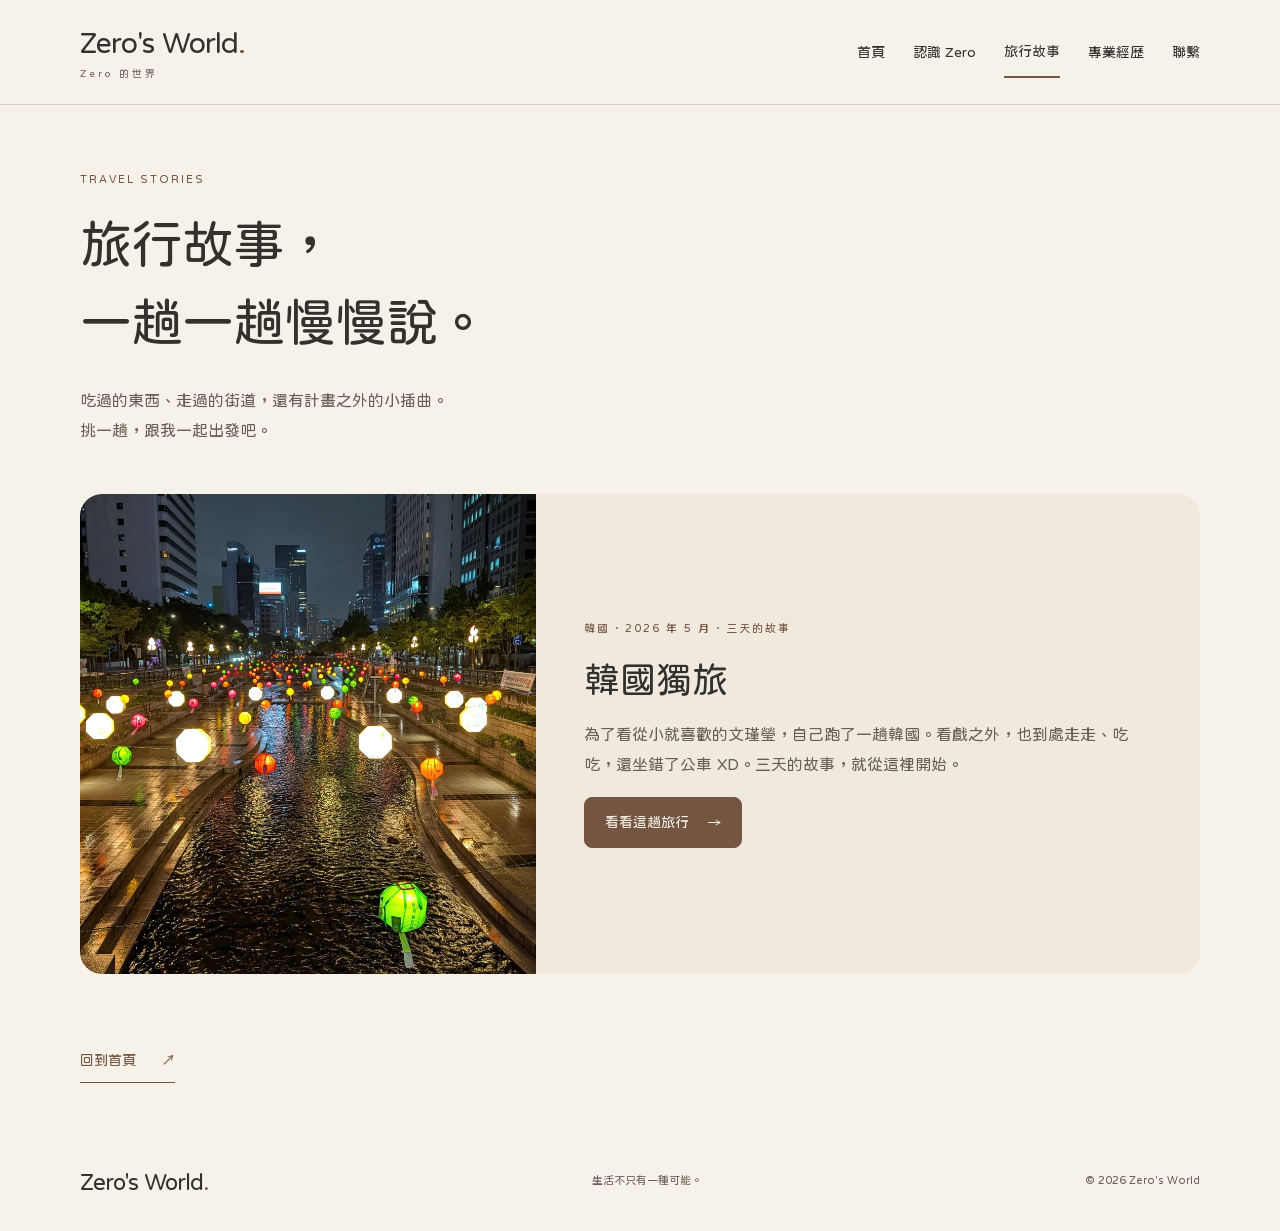
==== stories/index.html @ 156e8eb8 "Replace travel selfie covers with unused scenery and stage photos" ====
<!doctype html><html lang="zh-Hant"><head><meta charset="utf-8"><meta name="viewport" content="width=device-width,initial-scale=1"><title>旅行故事｜Zero’s World</title><meta name="description" content="跟著 Zero 走走，看看旅途中的日常、意外相遇與一路上的小發現。"><meta name="theme-color" content="#F7F2E9"><link rel="canonical" href="https://d90019ij.github.io/zeros-world/stories/"><link rel="stylesheet" href="../styles.css?v=trip-structure-20261105"><meta property="og:image" content="https://d90019ij.github.io/zeros-world/stories/korea/cover.webp"></head><body><a class="skip-link" href="#main">跳至主要內容</a><header class="site-header"><div class="container header-inner"><a class="brand" href="../index.html" aria-label="Zero's World 首頁">Zero's World<span>.</span><small>Zero 的世界</small></a><nav aria-label="主要導覽"><a href="../index.html">首頁</a><a href="../index.html#about">認識 Zero</a><a href="./" aria-current="page">旅行故事</a><a href="../experience.html">專業經歷</a><a href="../index.html#connect">聯繫</a></nav></div></header><main id="main" class="container"><section class="story-index-intro"><p class="eyebrow">Travel stories</p><h1>旅行故事，<br>一趟一趟慢慢說。</h1><p>吃過的東西、走過的街道，還有計畫之外的小插曲。<br>挑一趟，跟我一起出發吧。</p></section><section class="story-index-list" aria-label="旅程列表"><article class="travel-feature"><a class="travel-photo" href="korea/" aria-label="看看韓國獨旅"><img src="korea/cover.webp" alt="雨夜的清溪川，彩色燈籠映在水面上" width="900" height="1600" loading="lazy"></a><div class="travel-copy"><p class="eyebrow">韓國 · 2026 年 5 月 · 三天的故事</p><h2><a href="korea/">韓國獨旅</a></h2><p>為了看從小就喜歡的文瑾瑩，自己跑了一趟韓國。看戲之外，也到處走走、吃吃，還坐錯了公車 XD。三天的故事，就從這裡開始。</p><a class="button" href="korea/">看看這趟旅行 <span aria-hidden="true">→</span></a></div></article></section><div class="return-home"><a class="text-link" href="../index.html#stories">回到首頁 <span aria-hidden="true">↗</span></a></div></main><footer class="container footer"><a class="brand footer-brand" href="../index.html">Zero's World<span>.</span></a><p>生活不只有一種可能。</p><small>© 2026 Zero's World</small></footer></body></html>
---- styles.css ----
@font-face{font-family:Huninn;src:url("jf-openhuninn.ttf") format("truetype");font-style:normal;font-weight:400;font-display:swap}
:root{--cream:#F7F2E9;--apricot:#E7B28C;--sage:#A7B6A0;--coffee:#745542;--ink:#33312E;--muted:#665f56;--line:#d9cfc0;--font:Huninn,"Microsoft JhengHei","PingFang TC",sans-serif}
*{box-sizing:border-box}body{margin:0;background:var(--cream);color:var(--ink);font:16px/1.9 var(--font);overflow-wrap:anywhere}h1,h2,h3,p,figure{margin:0}h1,h2,h3{font-weight:400;line-height:1.5;text-wrap:balance}h1{font-size:clamp(38px,5.2vw,66px);letter-spacing:-1px}h2{font-size:clamp(27px,3vw,36px);letter-spacing:.3px}h3{font-size:22px}p{color:var(--muted)}p+p{margin-top:16px}a{color:inherit;text-decoration:none}a,button{-webkit-tap-highlight-color:transparent}a:focus-visible,button:focus-visible{outline:3px solid var(--coffee);outline-offset:5px}a:hover{color:var(--coffee)}.container{width:min(1120px,calc(100% - 64px));margin-inline:auto}.skip-link{position:fixed;top:8px;left:8px;z-index:10;padding:10px 20px;background:var(--ink);color:white;transform:translateY(-180%)}.skip-link:focus{transform:none}.preview-note{padding:7px 15px;text-align:center;background:#ebe5d9;font-size:11px;letter-spacing:.5px;color:var(--coffee)}.header-inner{min-height:104px;display:flex;align-items:center;justify-content:space-between;gap:24px}.site-header{border-bottom:1px solid var(--line)}.brand{display:inline-block;font-size:29px;letter-spacing:-1px;line-height:1.3;flex-shrink:0}.brand span{color:var(--coffee)}.brand small{display:block;margin-top:5px;font-size:10px;letter-spacing:3px;color:var(--muted)}nav{display:flex;gap:28px;align-items:center}nav a{font-size:14px;padding:12px 0;min-height:44px}nav [aria-current=page]{border-bottom:2px solid var(--coffee)}.eyebrow{font-size:11px;letter-spacing:2px;color:var(--coffee);text-transform:uppercase;margin-bottom:14px}.hero{display:grid;grid-template-columns:1.3fr 1fr;gap:65px;align-items:center;padding-block:64px 70px}.hero-subtitle{font-size:27px;color:var(--coffee);margin-top:6px}.accent{color:var(--coffee)}.identity{font-size:13px;color:var(--coffee);margin-top:18px;line-height:2}.identity span{color:#9e8c7b}.hero-intro{margin-top:24px;max-width:570px;font-size:15px}.hero-intro p+p{margin-top:12px}.actions{display:flex;flex-wrap:wrap;gap:12px;margin-top:28px}.button{min-height:48px;display:inline-flex;align-items:center;justify-content:center;gap:18px;padding:11px 20px;background:var(--coffee);color:var(--cream);border:1px solid var(--coffee);border-radius:8px;font-size:14px}.button:hover{background:#5d4334;color:var(--cream)}.button.secondary{background:transparent;color:var(--coffee)}.button.secondary:hover{background:#ede2d4}.text-link{display:inline-flex;align-items:center;gap:25px;min-height:44px;border-bottom:1px solid var(--coffee);font-size:14px;color:var(--coffee);margin-top:10px}.portrait-frame{position:relative;padding:0 8px 0 12px;max-width:420px;width:100%;justify-self:end}.photo-slot{position:relative;background:#e3e7db;color:#535f4c;display:flex;align-items:center;justify-content:center;flex-direction:column;overflow:hidden;isolation:isolate}.photo-slot.portrait{aspect-ratio:4/4.8;border-radius:160px 160px 12px 12px;border:1px solid #c2cbb9;min-height:0}.portrait-drawing{width:54%;max-height:230px;fill:none;stroke:#76846a;stroke-width:1.2;margin-bottom:10px}.photo-slot span{font-size:14px;padding:0 12px;text-align:center}.photo-slot small{font-size:11px;margin-top:5px}.photo-slot img{height:100%;width:100%;object-fit:cover;position:absolute;inset:0}.portrait-frame figcaption{font-size:12px;display:flex;gap:10px;align-items:center;padding:16px 0;color:var(--coffee)}.little-dot{width:7px;height:7px;border-radius:50%;background:#778967}.portrait-tag{position:absolute;right:-15px;bottom:65px;background:#f1d8bf;color:var(--coffee);font-size:13px;padding:9px 18px;transform:rotate(-5deg);border:1px solid #dcbfa3;border-radius:3px}.section{padding-block:66px}.section-heading{display:flex;justify-content:space-between;gap:24px;align-items:flex-end;margin-bottom:30px}.section-aside{font-size:13px;line-height:1.8;text-align:right;flex-shrink:0}.world-section{border-top:1px solid var(--line);padding-top:48px}.world-grid{display:grid;grid-template-columns:repeat(3,minmax(0,1fr));gap:20px}.world-card{border-radius:12px;padding:28px 26px;min-width:0;border:1px solid #d9cab8}.world-card.life{background:#f2e1d0}.world-card.explore{background:#e4e9df;border-color:#cdd5c6}.world-card.together{background:#eeebe2;border-color:#d8d0c0}.card-index{display:block;font-size:11px;color:var(--coffee);letter-spacing:.5px}.line-icon{width:52px;height:52px;fill:none;stroke:var(--coffee);stroke-width:1.3;margin:24px 0 13px;display:block}.world-card p{font-size:14px;margin-top:12px}.card-note{display:block;margin-top:25px;padding-top:16px;border-top:1px solid #c6baaa;font-size:12px;color:var(--coffee)}.about-section{margin-top:10px;background:#eee8dc;border-block:1px solid var(--line)}.about-layout{display:grid;grid-template-columns:.95fr 1.25fr;gap:85px}.margin-note{font-size:12px;color:var(--coffee);margin-top:25px;letter-spacing:.5px}.about-copy{font-size:15px}.social-grid{display:grid;grid-template-columns:repeat(3,minmax(0,1fr));gap:16px}.social-item{display:flex;align-items:center;gap:14px;padding:24px 18px;border:1px solid var(--line);border-radius:10px;min-width:0;flex-wrap:wrap}.social-item h3{font-size:19px}.social-item p{font-size:12px;margin-top:3px}.social-mark{width:35px;flex-shrink:0;font-size:31px;color:var(--coffee);line-height:1;text-align:center}.social-mark.small{font-size:13px}.status{font-size:11px;line-height:1.6;padding:4px 8px;border:1px solid #c1b39f;border-radius:20px;color:#62533f;white-space:nowrap;display:inline-block;width:fit-content;background:#faf6ee}.social-item .status{margin-left:auto;font-size:10px}.social-item .text-link{font-size:12px}.helper-text{font-size:12px;color:var(--muted);margin-top:18px;line-height:1.85}.join-section{padding-top:15px}.join-grid{display:grid;grid-template-columns:repeat(2,minmax(0,1fr));gap:16px}.join-card{padding:25px;border:1px solid var(--line);border-radius:10px;background:#fbf8f2}.join-card h3{font-size:20px;margin-top:20px}.join-card p{font-size:13px;margin-top:10px}.brand-tags{padding-block:26px;border-block:1px solid var(--line);display:flex;justify-content:space-between;gap:16px;color:var(--coffee);font-size:14px}.footer{display:flex;align-items:center;justify-content:space-between;gap:20px;padding-block:34px}.footer-brand{font-size:23px}.footer p,.footer small{font-size:11px;color:var(--muted)}section[id]{scroll-margin-top:24px}.experience-hero{padding-block:50px 60px;display:grid;grid-template-columns:1.65fr 1fr;gap:65px;align-items:center;border-bottom:1px solid var(--line)}.breadcrumb{font-size:12px;color:var(--coffee);display:inline-block;min-height:44px}.experience-hero h1{font-size:clamp(32px,3.9vw,48px);line-height:1.5;letter-spacing:0}.experience-hero .identity{margin-bottom:16px}.profile-note{background:#e4e9df;border:1px solid #cad2c2;border-radius:10px;min-height:290px;text-align:center;padding:25px;transform:rotate(2deg)}.note-label{font-size:11px;letter-spacing:1.5px;color:var(--coffee)}.profile-initial{display:block;font-size:70px;color:#65755a;line-height:1.5}.profile-note p{font-size:14px;margin-bottom:18px}.experience-layout{display:grid;grid-template-columns:210px minmax(0,1fr);gap:75px;padding-top:58px}.page-index{position:sticky;top:25px;align-self:start}.page-index a{display:block;font-size:13px;padding:10px 0;min-height:44px;color:var(--muted)}.page-index a:hover{color:var(--coffee);text-decoration:underline;text-underline-offset:5px}.experience-body{min-width:0}.resume-section{padding-bottom:45px;margin-bottom:45px;border-bottom:1px solid var(--line)}.resume-section h2{font-size:30px;margin-bottom:22px}.resume-section p{font-size:15px}.resume-section .helper-text{font-size:12px}.work-list article{display:grid;grid-template-columns:30px minmax(0,1fr);gap:15px;padding:22px 0;border-top:1px solid var(--line)}.work-list article:first-child{border-top:0;padding-top:0}.work-list article>span{font-size:12px;color:var(--coffee);padding-top:4px}.work-list h3{font-size:21px;margin-bottom:9px}.work-list p{font-size:14px}.skill-list{padding:0;list-style:none;display:flex;flex-wrap:wrap;gap:12px}.skill-list li{background:#e7ebdf;border:1px solid #c5cdb9;padding:9px 16px;border-radius:6px;font-size:14px}blockquote{margin:28px 0 0;border-left:3px solid var(--apricot);padding:18px 22px;background:#f0e8db;color:var(--coffee);font-size:18px}.timeline{list-style:none;padding:0 0 0 26px;margin:30px 0 0;border-left:1px solid #7e8f73}.timeline li{position:relative;padding:0 0 30px 6px}.timeline li:last-child{padding-bottom:0}.timeline li:before{content:"";position:absolute;left:-32px;top:9px;width:9px;height:9px;background:#78896c;border-radius:50%}.timeline-label{font-size:12px;color:var(--coffee)}.timeline h3{font-size:22px;margin:6px 0 9px}.timeline p{font-size:14px}.collaborate-box{padding:32px;background:#e4e9df;border-radius:12px;border:1px solid #cbd2c2}.collaborate-box h2{font-size:28px;margin-bottom:18px}.collaborate-box p{font-size:14px}.collaborate-box .button{margin-top:24px}.return-home{margin:30px 0 50px}
@media(min-width:761px) and (max-width:1000px){.container{width:calc(100% - 48px)}.hero{gap:35px;grid-template-columns:1.2fr 1fr}.social-grid{grid-template-columns:1fr}.social-item{padding:18px 22px}.about-layout{gap:40px}.experience-layout{gap:35px;grid-template-columns:170px minmax(0,1fr)}.experience-hero{gap:35px}.world-card{padding:22px 20px}}
@media(max-width:760px){.container{width:calc(100% - 36px)}.header-inner{display:block;padding-block:20px 8px;min-height:0}.brand{font-size:26px}.brand small{font-size:10px;margin-top:4px}nav{gap:0;justify-content:space-between;margin-top:14px}nav a{font-size:13px;padding:10px 0}.hero{display:flex;flex-direction:column;gap:35px;padding-block:38px 40px;align-items:stretch}.hero h1{font-size:44px;letter-spacing:-1px}.hero-subtitle{font-size:25px}.identity{font-size:12px;margin-top:15px}.hero-intro{font-size:15px;margin-top:22px}.hero-intro p+p{margin-top:12px}.actions{gap:10px}.button{padding:11px 16px;font-size:13px;gap:12px}.portrait-frame{max-width:330px;margin-inline:auto;padding-inline:8px}.photo-slot.portrait{aspect-ratio:1/1.04}.portrait-drawing{max-height:185px}.portrait-tag{right:-4px;bottom:60px;font-size:12px}.section{padding-block:40px}.section-heading{display:block;margin-bottom:24px}.section-aside{margin-top:14px;text-align:left;font-size:12px}.section-aside br{display:none}.world-grid{grid-template-columns:1fr;gap:14px}.world-card{padding:24px;position:relative}.line-icon{position:absolute;right:24px;top:18px;width:38px;height:38px;margin:0}.world-card h3{margin-top:25px}.world-card p{max-width:95%;margin-top:8px}.card-note{margin-top:20px;padding-top:12px}.about-layout{display:block}.about-copy{margin-top:26px}.margin-note{margin-top:16px}.about-layout h2 br{display:none}.social-grid,.join-grid{grid-template-columns:1fr}.social-item{padding:20px}.social-item h3{font-size:20px}.social-item .status{font-size:11px}.join-section{padding-top:0}.join-card{padding:24px}.join-card h3{margin-top:15px}.join-card p{margin-top:8px}.brand-tags{flex-wrap:wrap;gap:8px 18px;font-size:12px;padding-block:22px}.footer{display:block;padding-block:26px}.footer p{margin-top:12px}.footer small{display:block;margin-top:6px}.experience-hero{grid-template-columns:1fr;padding-block:28px 38px;gap:30px}.experience-hero h1{font-size:34px}.profile-note{min-height:0;max-width:100%;transform:none;padding:24px}.profile-initial{font-size:55px}.experience-layout{display:block;padding-top:28px}.page-index{position:static;margin-bottom:36px;padding-bottom:20px;border-bottom:1px solid var(--line);display:grid;grid-template-columns:repeat(2,minmax(0,1fr));gap:0 10px}.page-index .eyebrow{grid-column:1/-1;margin-bottom:5px}.page-index a{font-size:12px}.resume-section{padding-bottom:30px;margin-bottom:32px}.resume-section h2{font-size:28px}.work-list article{gap:8px;grid-template-columns:24px minmax(0,1fr)}.work-list h3{font-size:20px}.skill-list{gap:9px}.skill-list li{font-size:13px;padding:8px 12px}blockquote{font-size:16px;padding:16px}.collaborate-box{padding:25px}.collaborate-box h2{font-size:26px}}
@media(max-width:360px){.hero h1{font-size:39px}.hero .actions{display:grid}.identity{font-size:11px}.status{white-space:normal}.social-item{gap:10px;padding:17px 13px}.social-mark{width:27px}.social-item h3{font-size:18px}.brand-tags{display:block}.brand-tags span{display:block}.experience-hero h1{font-size:30px}}
@media(prefers-reduced-motion:no-preference){html{scroll-behavior:smooth}.button,.text-link,nav a{transition:background .18s,color .18s}.hero-copy{animation:arrive .45s ease both}@keyframes arrive{from{opacity:.3;transform:translateY(8px)}to{opacity:1;transform:none}}}


/* 關於我的生活插畫 */
.cat-memories { margin-top: 48px; padding-top: 32px; border-top: 1px solid var(--line); }
.cat-memories > h3 { font-size: 25px; margin-bottom: 24px; }
.cat-gallery { display: grid; grid-template-columns: repeat(2, minmax(0, 1fr)); gap: 24px; }
.cat-gallery figure { min-width: 0; }
.cat-gallery img { display: block; width: 100%; height: auto; aspect-ratio: 4 / 3; border: 1px solid var(--line); border-radius: 10px; }
.cat-gallery figcaption { padding-top: 14px; }
.cat-gallery strong { font-size: 17px; font-weight: 400; color: var(--coffee); }
.cat-gallery p { font-size: 13px; margin-top: 7px; }
@media(max-width:760px) {
  .cat-memories { margin-top: 30px; padding-top: 25px; }
  .cat-gallery { grid-template-columns: 1fr; gap: 28px; }
}

/* Travel story entry */
.travel-feature{display:grid;grid-template-columns:minmax(0,.85fr) minmax(0,1.15fr);gap:48px;align-items:center;background:#efeadd;border-radius:22px;overflow:hidden}.travel-photo{display:block}.travel-photo img{display:block;width:100%;height:480px;object-fit:cover;object-position:center 48%}.travel-copy{padding:35px 45px 35px 0}.travel-copy h3{font-size:clamp(25px,3vw,36px);line-height:1.5;margin:15px 0}.travel-copy p{line-height:1.9}.travel-copy .button{margin-top:18px}@media(max-width:700px){.travel-feature{grid-template-columns:1fr;gap:0}.travel-photo img{height:360px}.travel-copy{padding:26px}.site-header nav{flex-wrap:wrap}}

/* Travel introduction and growing story collection */
.travel-intro-layout{display:grid;grid-template-columns:.95fr 1.25fr;gap:85px}.travel-intro-copy{font-size:15px}.travel-intro-copy .text-link{margin-top:24px}.story-index-intro{padding:65px 0 48px;max-width:780px}.story-index-intro h1{font-size:clamp(34px,4.5vw,52px)}.story-index-intro>p:last-child{margin-top:24px;font-size:16px}.story-index-list{display:grid;gap:32px;padding-bottom:25px}@media(max-width:760px){.travel-intro-layout{display:block}.travel-intro-copy{margin-top:26px}.travel-intro h2 br{display:none}.story-index-intro{padding:38px 0 32px}.story-index-intro h1{font-size:36px}.story-index-intro>p:last-child{font-size:15px}.story-index-intro>p:last-child br{display:none}}

/* Journey overview and daily story timeline */
.travel-copy h2{font-size:clamp(28px,3vw,36px);line-height:1.4;margin:14px 0}.journey-intro{max-width:760px;padding:38px 0 32px}.journey-intro>.text-link{margin-bottom:28px}.journey-intro h1{font-size:clamp(36px,5vw,54px);margin:10px 0 18px}.journey-intro>p{line-height:1.7}.journey-intro .journey-invite{font-size:14px;color:var(--muted);margin-top:14px}.journey-timeline{list-style:none;padding:0 0 0 64px;margin:0 0 36px;position:relative}.journey-timeline:before{content:"";position:absolute;left:20px;top:24px;bottom:70px;width:1px;background:var(--line)}.journey-stop{position:relative;margin:0 0 26px}.journey-number{position:absolute;left:-64px;top:26px;width:42px;height:42px;border:1px solid var(--line);border-radius:50%;display:grid;place-items:center;background:var(--cream);color:var(--coffee);font-size:16px}.journey-card{display:grid;grid-template-columns:minmax(210px,.8fr) minmax(0,1.2fr);gap:30px;background:#efeadd;border-radius:16px;overflow:hidden;align-items:center}.journey-photo{display:block}.journey-photo img{width:100%;height:340px;object-fit:cover;object-position:center 48%;display:block}.journey-copy{padding:24px 30px 24px 0}.journey-copy h2{font-size:27px;line-height:1.4;margin:10px 0 14px}.journey-copy>p{line-height:1.7}.journey-copy .text-link{margin-top:18px}.journey-pending{padding:24px 30px;border:1px dashed var(--line);border-radius:16px}.journey-pending h2{font-size:24px;margin:8px 0}.journey-pending>p:last-child{font-size:14px;margin-top:10px}@media(max-width:700px){.journey-intro{padding:28px 0}.journey-timeline{padding-left:42px}.journey-timeline:before{left:14px}.journey-number{left:-42px;width:30px;height:30px;font-size:12px;top:20px}.journey-card{grid-template-columns:1fr;gap:0}.journey-photo img{height:290px}.journey-copy{padding:22px}.journey-copy h2{font-size:25px}.journey-pending{padding:22px}.journey-intro>.text-link{margin-bottom:22px}}
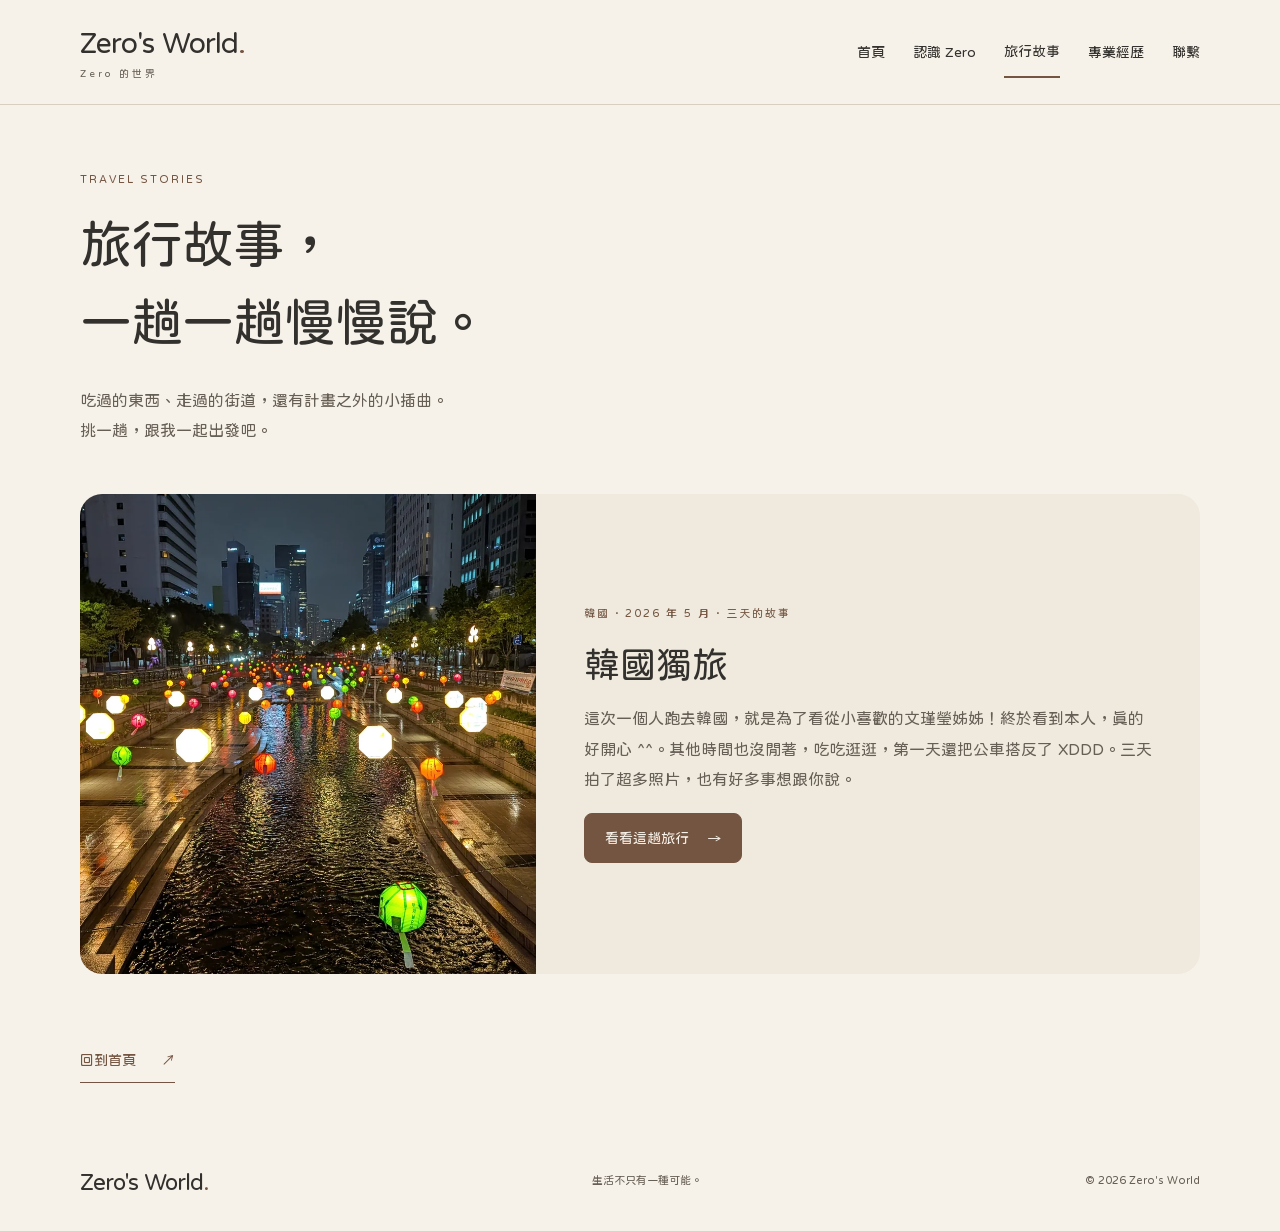
==== commit c8823d56: "Use approved conversational Korea trip card description" ====
--- a/stories/index.html
+++ b/stories/index.html
@@ -1 +1 @@
-<!doctype html><html lang="zh-Hant"><head><meta charset="utf-8"><meta name="viewport" content="width=device-width,initial-scale=1"><title>旅行故事｜Zero’s World</title><meta name="description" content="跟著 Zero 走走，看看旅途中的日常、意外相遇與一路上的小發現。"><meta name="theme-color" content="#F7F2E9"><link rel="canonical" href="https://d90019ij.github.io/zeros-world/stories/"><link rel="stylesheet" href="../styles.css?v=trip-structure-20261105"><meta property="og:image" content="https://d90019ij.github.io/zeros-world/stories/korea/cover.webp"></head><body><a class="skip-link" href="#main">跳至主要內容</a><header class="site-header"><div class="container header-inner"><a class="brand" href="../index.html" aria-label="Zero's World 首頁">Zero's World<span>.</span><small>Zero 的世界</small></a><nav aria-label="主要導覽"><a href="../index.html">首頁</a><a href="../index.html#about">認識 Zero</a><a href="./" aria-current="page">旅行故事</a><a href="../experience.html">專業經歷</a><a href="../index.html#connect">聯繫</a></nav></div></header><main id="main" class="container"><section class="story-index-intro"><p class="eyebrow">Travel stories</p><h1>旅行故事，<br>一趟一趟慢慢說。</h1><p>吃過的東西、走過的街道，還有計畫之外的小插曲。<br>挑一趟，跟我一起出發吧。</p></section><section class="story-index-list" aria-label="旅程列表"><article class="travel-feature"><a class="travel-photo" href="korea/" aria-label="看看韓國獨旅"><img src="korea/cover.webp" alt="雨夜的清溪川，彩色燈籠映在水面上" width="900" height="1600" loading="lazy"></a><div class="travel-copy"><p class="eyebrow">韓國 · 2026 年 5 月 · 三天的故事</p><h2><a href="korea/">韓國獨旅</a></h2><p>為了看從小就喜歡的文瑾瑩，自己跑了一趟韓國。看戲之外，也到處走走、吃吃，還坐錯了公車 XD。三天的故事，就從這裡開始。</p><a class="button" href="korea/">看看這趟旅行 <span aria-hidden="true">→</span></a></div></article></section><div class="return-home"><a class="text-link" href="../index.html#stories">回到首頁 <span aria-hidden="true">↗</span></a></div></main><footer class="container footer"><a class="brand footer-brand" href="../index.html">Zero's World<span>.</span></a><p>生活不只有一種可能。</p><small>© 2026 Zero's World</small></footer></body></html>+<!doctype html><html lang="zh-Hant"><head><meta charset="utf-8"><meta name="viewport" content="width=device-width,initial-scale=1"><title>旅行故事｜Zero’s World</title><meta name="description" content="跟著 Zero 走走，看看旅途中的日常、意外相遇與一路上的小發現。"><meta name="theme-color" content="#F7F2E9"><link rel="canonical" href="https://d90019ij.github.io/zeros-world/stories/"><link rel="stylesheet" href="../styles.css?v=trip-structure-20261105"><meta property="og:image" content="https://d90019ij.github.io/zeros-world/stories/korea/cover.webp"></head><body><a class="skip-link" href="#main">跳至主要內容</a><header class="site-header"><div class="container header-inner"><a class="brand" href="../index.html" aria-label="Zero's World 首頁">Zero's World<span>.</span><small>Zero 的世界</small></a><nav aria-label="主要導覽"><a href="../index.html">首頁</a><a href="../index.html#about">認識 Zero</a><a href="./" aria-current="page">旅行故事</a><a href="../experience.html">專業經歷</a><a href="../index.html#connect">聯繫</a></nav></div></header><main id="main" class="container"><section class="story-index-intro"><p class="eyebrow">Travel stories</p><h1>旅行故事，<br>一趟一趟慢慢說。</h1><p>吃過的東西、走過的街道，還有計畫之外的小插曲。<br>挑一趟，跟我一起出發吧。</p></section><section class="story-index-list" aria-label="旅程列表"><article class="travel-feature"><a class="travel-photo" href="korea/" aria-label="看看韓國獨旅"><img src="korea/cover.webp" alt="雨夜的清溪川，彩色燈籠映在水面上" width="900" height="1600" loading="lazy"></a><div class="travel-copy"><p class="eyebrow">韓國 · 2026 年 5 月 · 三天的故事</p><h2><a href="korea/">韓國獨旅</a></h2><p>這次一個人跑去韓國，就是為了看從小喜歡的文瑾瑩姊姊！終於看到本人，真的好開心 ^^。其他時間也沒閒著，吃吃逛逛，第一天還把公車搭反了 XDDD。三天拍了超多照片，也有好多事想跟你說。</p><a class="button" href="korea/">看看這趟旅行 <span aria-hidden="true">→</span></a></div></article></section><div class="return-home"><a class="text-link" href="../index.html#stories">回到首頁 <span aria-hidden="true">↗</span></a></div></main><footer class="container footer"><a class="brand footer-brand" href="../index.html">Zero's World<span>.</span></a><p>生活不只有一種可能。</p><small>© 2026 Zero's World</small></footer></body></html>
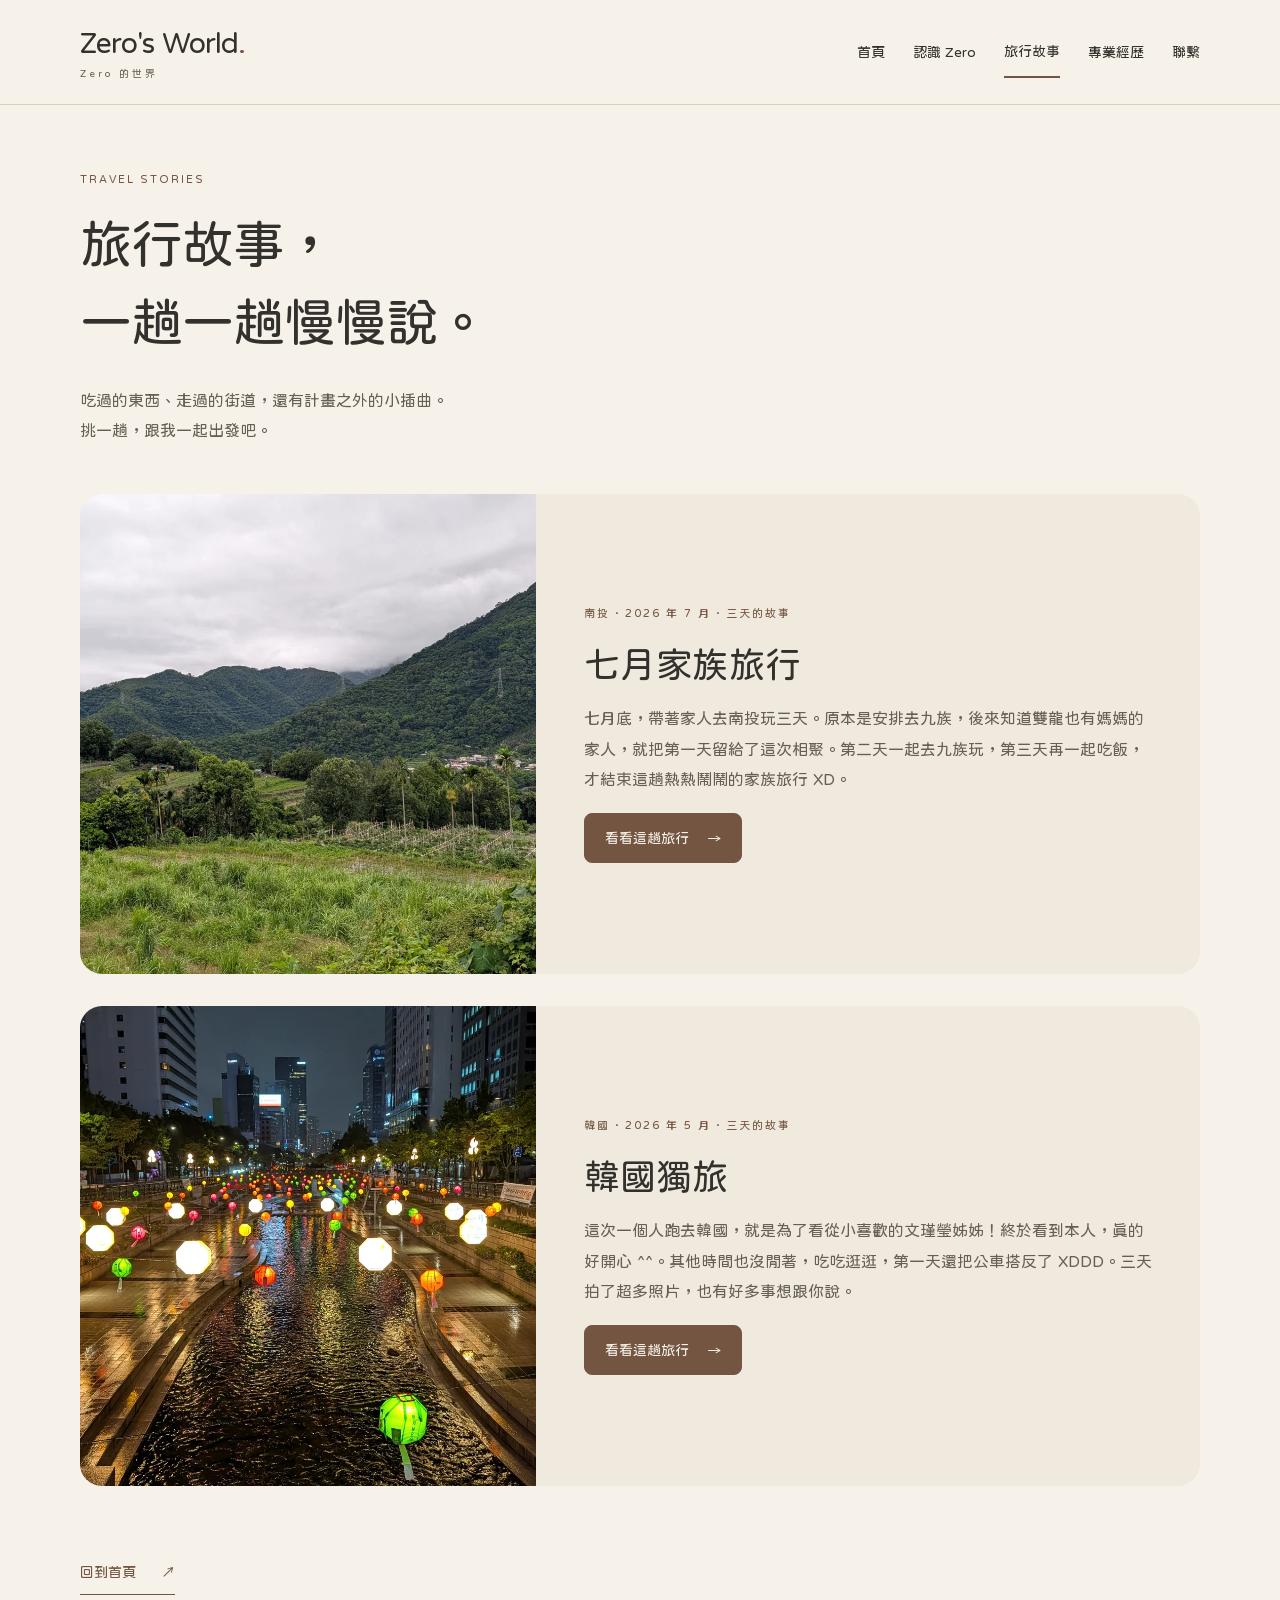
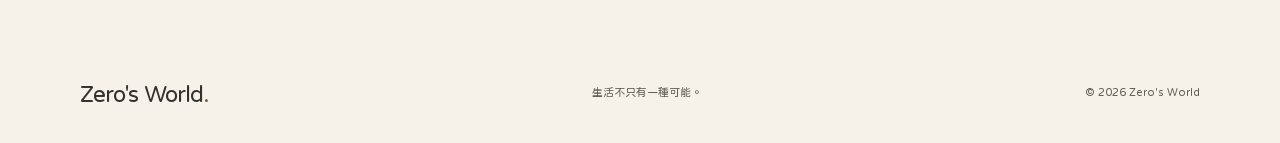
==== commit 4ffccfcd: "Publish approved three-day family travel stories and journey timeline" ====
--- a/stories/index.html
+++ b/stories/index.html
@@ -1 +1 @@
-<!doctype html><html lang="zh-Hant"><head><meta charset="utf-8"><meta name="viewport" content="width=device-width,initial-scale=1"><title>旅行故事｜Zero’s World</title><meta name="description" content="跟著 Zero 走走，看看旅途中的日常、意外相遇與一路上的小發現。"><meta name="theme-color" content="#F7F2E9"><link rel="canonical" href="https://d90019ij.github.io/zeros-world/stories/"><link rel="stylesheet" href="../styles.css?v=trip-structure-20261105"><meta property="og:image" content="https://d90019ij.github.io/zeros-world/stories/korea/cover.webp"></head><body><a class="skip-link" href="#main">跳至主要內容</a><header class="site-header"><div class="container header-inner"><a class="brand" href="../index.html" aria-label="Zero's World 首頁">Zero's World<span>.</span><small>Zero 的世界</small></a><nav aria-label="主要導覽"><a href="../index.html">首頁</a><a href="../index.html#about">認識 Zero</a><a href="./" aria-current="page">旅行故事</a><a href="../experience.html">專業經歷</a><a href="../index.html#connect">聯繫</a></nav></div></header><main id="main" class="container"><section class="story-index-intro"><p class="eyebrow">Travel stories</p><h1>旅行故事，<br>一趟一趟慢慢說。</h1><p>吃過的東西、走過的街道，還有計畫之外的小插曲。<br>挑一趟，跟我一起出發吧。</p></section><section class="story-index-list" aria-label="旅程列表"><article class="travel-feature"><a class="travel-photo" href="korea/" aria-label="看看韓國獨旅"><img src="korea/cover.webp" alt="雨夜的清溪川，彩色燈籠映在水面上" width="900" height="1600" loading="lazy"></a><div class="travel-copy"><p class="eyebrow">韓國 · 2026 年 5 月 · 三天的故事</p><h2><a href="korea/">韓國獨旅</a></h2><p>這次一個人跑去韓國，就是為了看從小喜歡的文瑾瑩姊姊！終於看到本人，真的好開心 ^^。其他時間也沒閒著，吃吃逛逛，第一天還把公車搭反了 XDDD。三天拍了超多照片，也有好多事想跟你說。</p><a class="button" href="korea/">看看這趟旅行 <span aria-hidden="true">→</span></a></div></article></section><div class="return-home"><a class="text-link" href="../index.html#stories">回到首頁 <span aria-hidden="true">↗</span></a></div></main><footer class="container footer"><a class="brand footer-brand" href="../index.html">Zero's World<span>.</span></a><p>生活不只有一種可能。</p><small>© 2026 Zero's World</small></footer></body></html>+<!doctype html><html lang="zh-Hant"><head><meta charset="utf-8"><meta name="viewport" content="width=device-width,initial-scale=1"><title>旅行故事｜Zero’s World</title><meta name="description" content="跟著 Zero 走走，看看旅途中的日常、意外相遇與一路上的小發現。"><meta name="theme-color" content="#F7F2E9"><link rel="canonical" href="https://d90019ij.github.io/zeros-world/stories/"><link rel="stylesheet" href="../styles.css?v=trip-structure-20261105"><meta property="og:image" content="https://d90019ij.github.io/zeros-world/stories/korea/cover.webp"></head><body><a class="skip-link" href="#main">跳至主要內容</a><header class="site-header"><div class="container header-inner"><a class="brand" href="../index.html" aria-label="Zero's World 首頁">Zero's World<span>.</span><small>Zero 的世界</small></a><nav aria-label="主要導覽"><a href="../index.html">首頁</a><a href="../index.html#about">認識 Zero</a><a href="./" aria-current="page">旅行故事</a><a href="../experience.html">專業經歷</a><a href="../index.html#connect">聯繫</a></nav></div></header><main id="main" class="container"><section class="story-index-intro"><p class="eyebrow">Travel stories</p><h1>旅行故事，<br>一趟一趟慢慢說。</h1><p>吃過的東西、走過的街道，還有計畫之外的小插曲。<br>挑一趟，跟我一起出發吧。</p></section><section class="story-index-list" aria-label="旅程列表"><article class="travel-feature"><a class="travel-photo" href="family/" aria-label="看看七月家族旅行"><img src="family/images/20.webp" alt="雙龍部落一帶的山景，山邊還留著雲。" width="1600" height="900" loading="lazy"></a><div class="travel-copy"><p class="eyebrow">南投 · 2026 年 7 月 · 三天的故事</p><h2><a href="family/">七月家族旅行</a></h2><p>七月底，帶著家人去南投玩三天。原本是安排去九族，後來知道雙龍也有媽媽的家人，就把第一天留給了這次相聚。第二天一起去九族玩，第三天再一起吃飯，才結束這趟熱熱鬧鬧的家族旅行 XD。</p><a class="button" href="family/">看看這趟旅行 <span aria-hidden="true">→</span></a></div></article><article class="travel-feature"><a class="travel-photo" href="korea/" aria-label="看看韓國獨旅"><img src="korea/cover.webp" alt="雨夜的清溪川，彩色燈籠映在水面上" width="900" height="1600" loading="lazy"></a><div class="travel-copy"><p class="eyebrow">韓國 · 2026 年 5 月 · 三天的故事</p><h2><a href="korea/">韓國獨旅</a></h2><p>這次一個人跑去韓國，就是為了看從小喜歡的文瑾瑩姊姊！終於看到本人，真的好開心 ^^。其他時間也沒閒著，吃吃逛逛，第一天還把公車搭反了 XDDD。三天拍了超多照片，也有好多事想跟你說。</p><a class="button" href="korea/">看看這趟旅行 <span aria-hidden="true">→</span></a></div></article></section><div class="return-home"><a class="text-link" href="../index.html#stories">回到首頁 <span aria-hidden="true">↗</span></a></div></main><footer class="container footer"><a class="brand footer-brand" href="../index.html">Zero's World<span>.</span></a><p>生活不只有一種可能。</p><small>© 2026 Zero's World</small></footer></body></html>
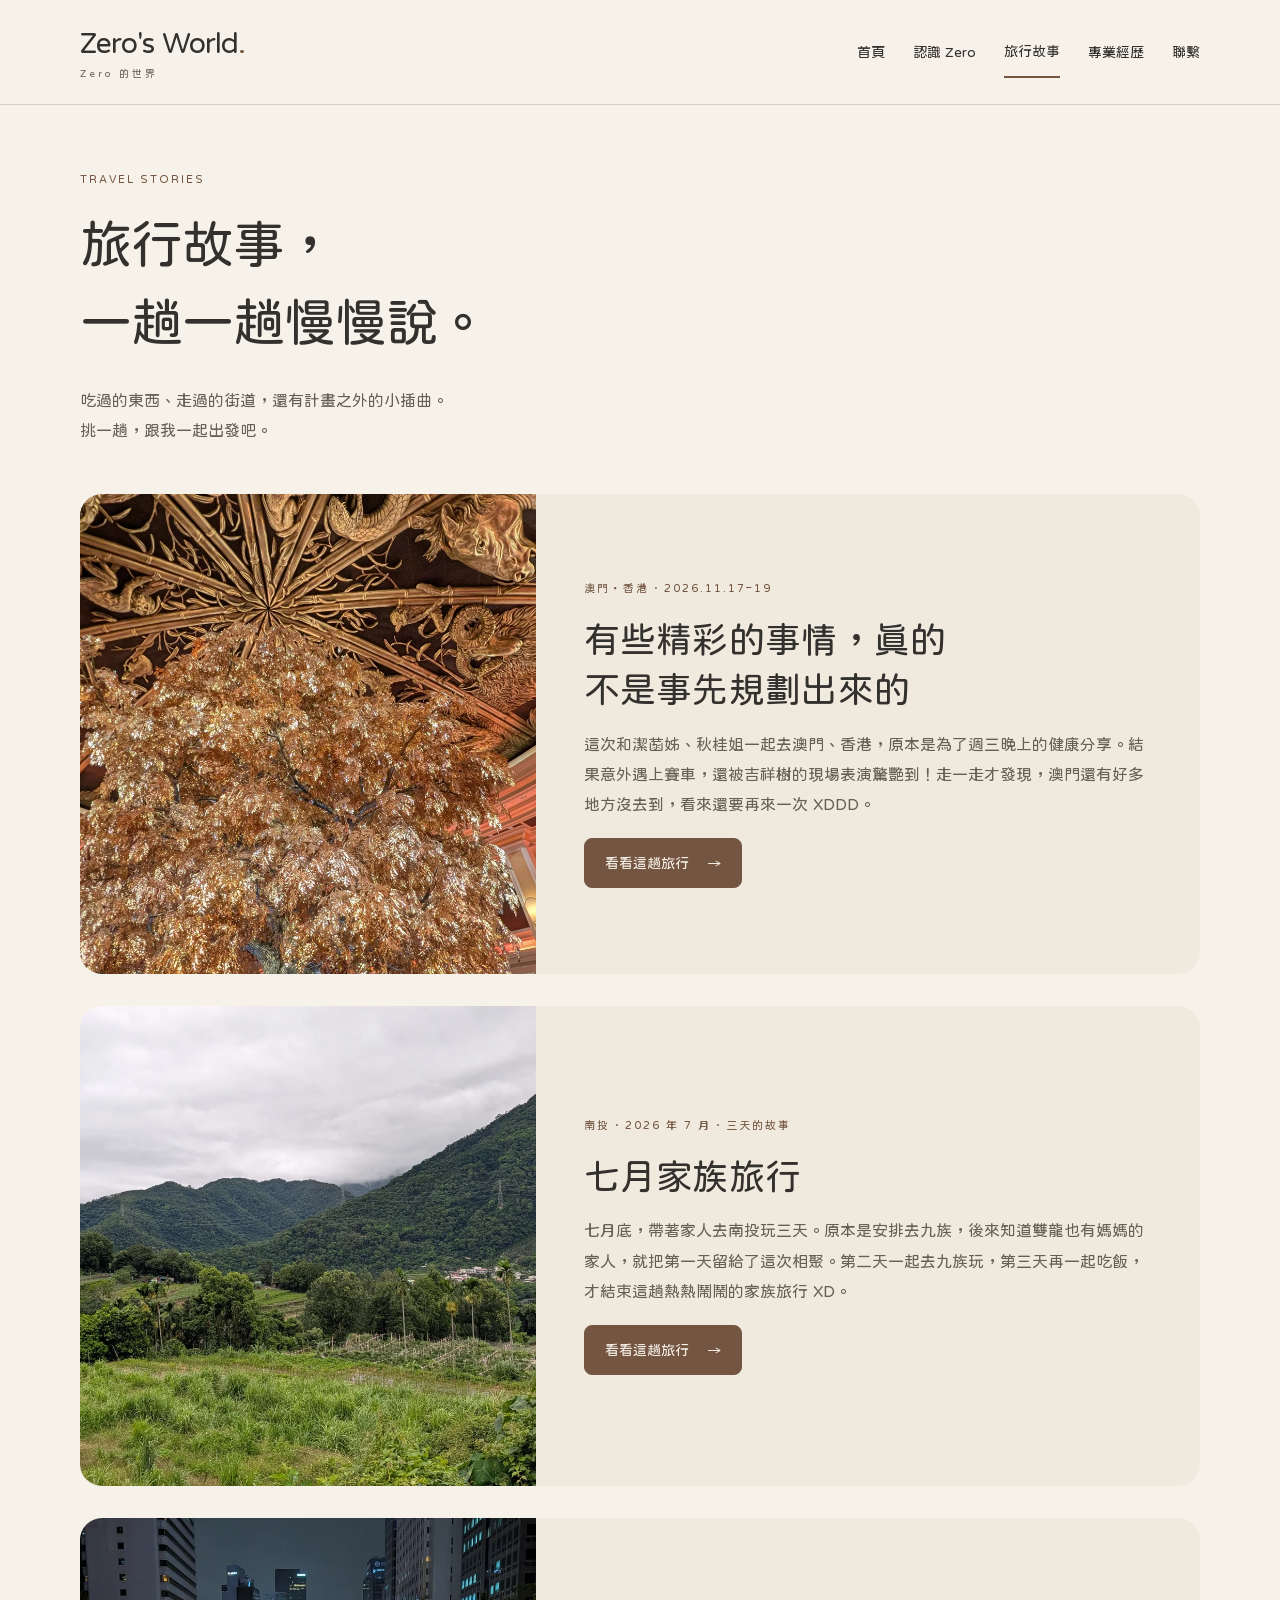
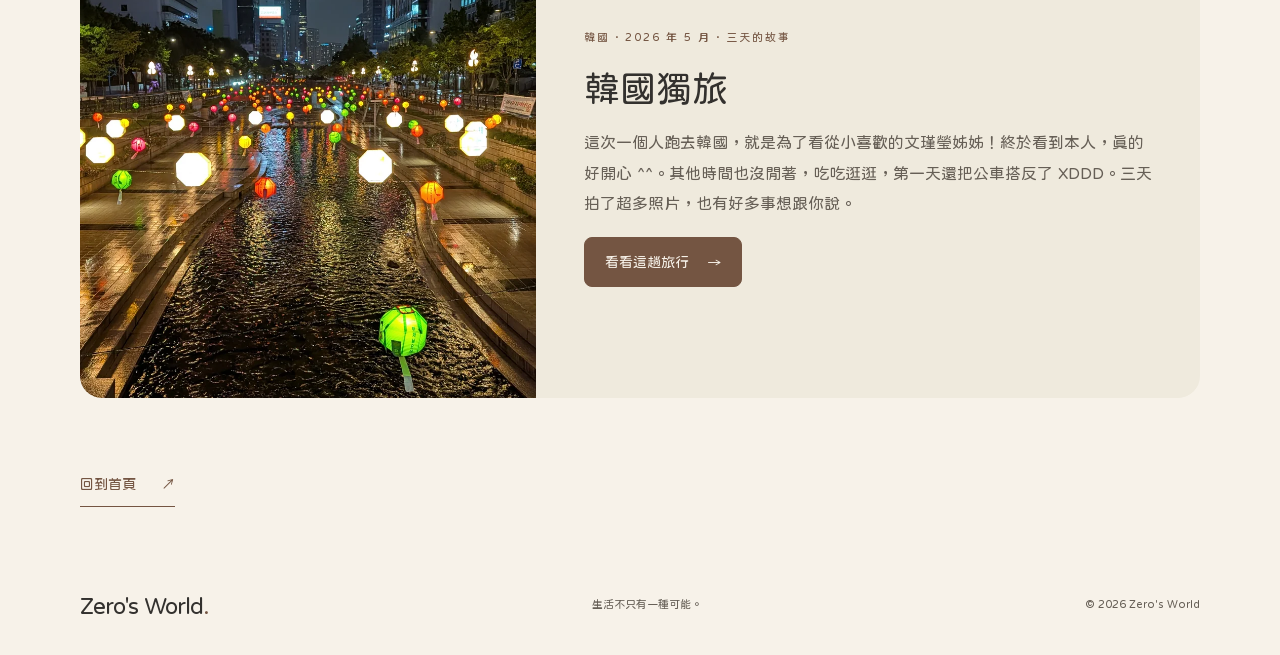
==== commit fc4164ef: "Publish Macau and Hong Kong travel story with photo and video memories" ====
--- a/stories/index.html
+++ b/stories/index.html
@@ -1 +1 @@
-<!doctype html><html lang="zh-Hant"><head><meta charset="utf-8"><meta name="viewport" content="width=device-width,initial-scale=1"><title>旅行故事｜Zero’s World</title><meta name="description" content="跟著 Zero 走走，看看旅途中的日常、意外相遇與一路上的小發現。"><meta name="theme-color" content="#F7F2E9"><link rel="canonical" href="https://d90019ij.github.io/zeros-world/stories/"><link rel="stylesheet" href="../styles.css?v=trip-structure-20261105"><meta property="og:image" content="https://d90019ij.github.io/zeros-world/stories/korea/cover.webp"></head><body><a class="skip-link" href="#main">跳至主要內容</a><header class="site-header"><div class="container header-inner"><a class="brand" href="../index.html" aria-label="Zero's World 首頁">Zero's World<span>.</span><small>Zero 的世界</small></a><nav aria-label="主要導覽"><a href="../index.html">首頁</a><a href="../index.html#about">認識 Zero</a><a href="./" aria-current="page">旅行故事</a><a href="../experience.html">專業經歷</a><a href="../index.html#connect">聯繫</a></nav></div></header><main id="main" class="container"><section class="story-index-intro"><p class="eyebrow">Travel stories</p><h1>旅行故事，<br>一趟一趟慢慢說。</h1><p>吃過的東西、走過的街道，還有計畫之外的小插曲。<br>挑一趟，跟我一起出發吧。</p></section><section class="story-index-list" aria-label="旅程列表"><article class="travel-feature"><a class="travel-photo" href="family/" aria-label="看看七月家族旅行"><img src="family/images/20.webp" alt="雙龍部落一帶的山景，山邊還留著雲。" width="1600" height="900" loading="lazy"></a><div class="travel-copy"><p class="eyebrow">南投 · 2026 年 7 月 · 三天的故事</p><h2><a href="family/">七月家族旅行</a></h2><p>七月底，帶著家人去南投玩三天。原本是安排去九族，後來知道雙龍也有媽媽的家人，就把第一天留給了這次相聚。第二天一起去九族玩，第三天再一起吃飯，才結束這趟熱熱鬧鬧的家族旅行 XD。</p><a class="button" href="family/">看看這趟旅行 <span aria-hidden="true">→</span></a></div></article><article class="travel-feature"><a class="travel-photo" href="korea/" aria-label="看看韓國獨旅"><img src="korea/cover.webp" alt="雨夜的清溪川，彩色燈籠映在水面上" width="900" height="1600" loading="lazy"></a><div class="travel-copy"><p class="eyebrow">韓國 · 2026 年 5 月 · 三天的故事</p><h2><a href="korea/">韓國獨旅</a></h2><p>這次一個人跑去韓國，就是為了看從小喜歡的文瑾瑩姊姊！終於看到本人，真的好開心 ^^。其他時間也沒閒著，吃吃逛逛，第一天還把公車搭反了 XDDD。三天拍了超多照片，也有好多事想跟你說。</p><a class="button" href="korea/">看看這趟旅行 <span aria-hidden="true">→</span></a></div></article></section><div class="return-home"><a class="text-link" href="../index.html#stories">回到首頁 <span aria-hidden="true">↗</span></a></div></main><footer class="container footer"><a class="brand footer-brand" href="../index.html">Zero's World<span>.</span></a><p>生活不只有一種可能。</p><small>© 2026 Zero's World</small></footer></body></html>+<!doctype html><html lang="zh-Hant"><head><meta charset="utf-8"><meta name="viewport" content="width=device-width,initial-scale=1"><title>旅行故事｜Zero’s World</title><meta name="description" content="跟著 Zero 走走，看看旅途中的日常、意外相遇與一路上的小發現。"><meta name="theme-color" content="#F7F2E9"><link rel="canonical" href="https://d90019ij.github.io/zeros-world/stories/"><link rel="stylesheet" href="../styles.css?v=trip-structure-20261105"><meta property="og:image" content="https://d90019ij.github.io/zeros-world/stories/korea/cover.webp"><script defer src="../view-counter.js?v=20261124-ga4"></script><script defer src="../analytics.js?v=20261124"></script></head><body><a class="skip-link" href="#main">跳至主要內容</a><header class="site-header"><div class="container header-inner"><a class="brand" href="../index.html" aria-label="Zero's World 首頁">Zero's World<span>.</span><small>Zero 的世界</small></a><nav aria-label="主要導覽"><a href="../index.html">首頁</a><a href="../index.html#about">認識 Zero</a><a href="./" aria-current="page">旅行故事</a><a href="../experience.html">專業經歷</a><a href="../index.html#connect">聯繫</a></nav></div></header><main id="main" class="container"><section class="story-index-intro"><p class="eyebrow">Travel stories</p><h1>旅行故事，<br>一趟一趟慢慢說。</h1><p>吃過的東西、走過的街道，還有計畫之外的小插曲。<br>挑一趟，跟我一起出發吧。</p></section><section class="story-index-list" aria-label="旅程列表"><article class="travel-feature"><a class="travel-photo" href="macau/" aria-label="閱讀澳門與香港旅行故事"><img src="macau/images/110.webp" alt="現場燈光下的金色吉祥樹" width="1920" height="929" loading="lazy"></a><div class="travel-copy"><p class="eyebrow">澳門・香港 · 2026.11.17–19</p><h2><a href="macau/">有些精彩的事情，真的不是事先規劃出來的</a></h2><p>這次和潔菡姊、秋桂姐一起去澳門、香港，原本是為了週三晚上的健康分享。結果意外遇上賽車，還被吉祥樹的現場表演驚艷到！走一走才發現，澳門還有好多地方沒去到，看來還要再來一次 XDDD。</p><a class="button" href="macau/">看看這趟旅行 <span aria-hidden="true">→</span></a></div></article><article class="travel-feature"><a class="travel-photo" href="family/" aria-label="看看七月家族旅行"><img src="family/images/20.webp" alt="雙龍部落一帶的山景，山邊還留著雲。" width="1600" height="900" loading="lazy"></a><div class="travel-copy"><p class="eyebrow">南投 · 2026 年 7 月 · 三天的故事</p><h2><a href="family/">七月家族旅行</a></h2><p>七月底，帶著家人去南投玩三天。原本是安排去九族，後來知道雙龍也有媽媽的家人，就把第一天留給了這次相聚。第二天一起去九族玩，第三天再一起吃飯，才結束這趟熱熱鬧鬧的家族旅行 XD。</p><a class="button" href="family/">看看這趟旅行 <span aria-hidden="true">→</span></a></div></article><article class="travel-feature"><a class="travel-photo" href="korea/" aria-label="看看韓國獨旅"><img src="korea/cover.webp" alt="雨夜的清溪川，彩色燈籠映在水面上" width="900" height="1600" loading="lazy"></a><div class="travel-copy"><p class="eyebrow">韓國 · 2026 年 5 月 · 三天的故事</p><h2><a href="korea/">韓國獨旅</a></h2><p>這次一個人跑去韓國，就是為了看從小喜歡的文瑾瑩姊姊！終於看到本人，真的好開心 ^^。其他時間也沒閒著，吃吃逛逛，第一天還把公車搭反了 XDDD。三天拍了超多照片，也有好多事想跟你說。</p><a class="button" href="korea/">看看這趟旅行 <span aria-hidden="true">→</span></a></div></article></section><div class="return-home"><a class="text-link" href="../index.html#stories">回到首頁 <span aria-hidden="true">↗</span></a></div></main><footer class="container footer"><a class="brand footer-brand" href="../index.html">Zero's World<span>.</span></a><p>生活不只有一種可能。</p><small>© 2026 Zero's World</small></footer></body></html>
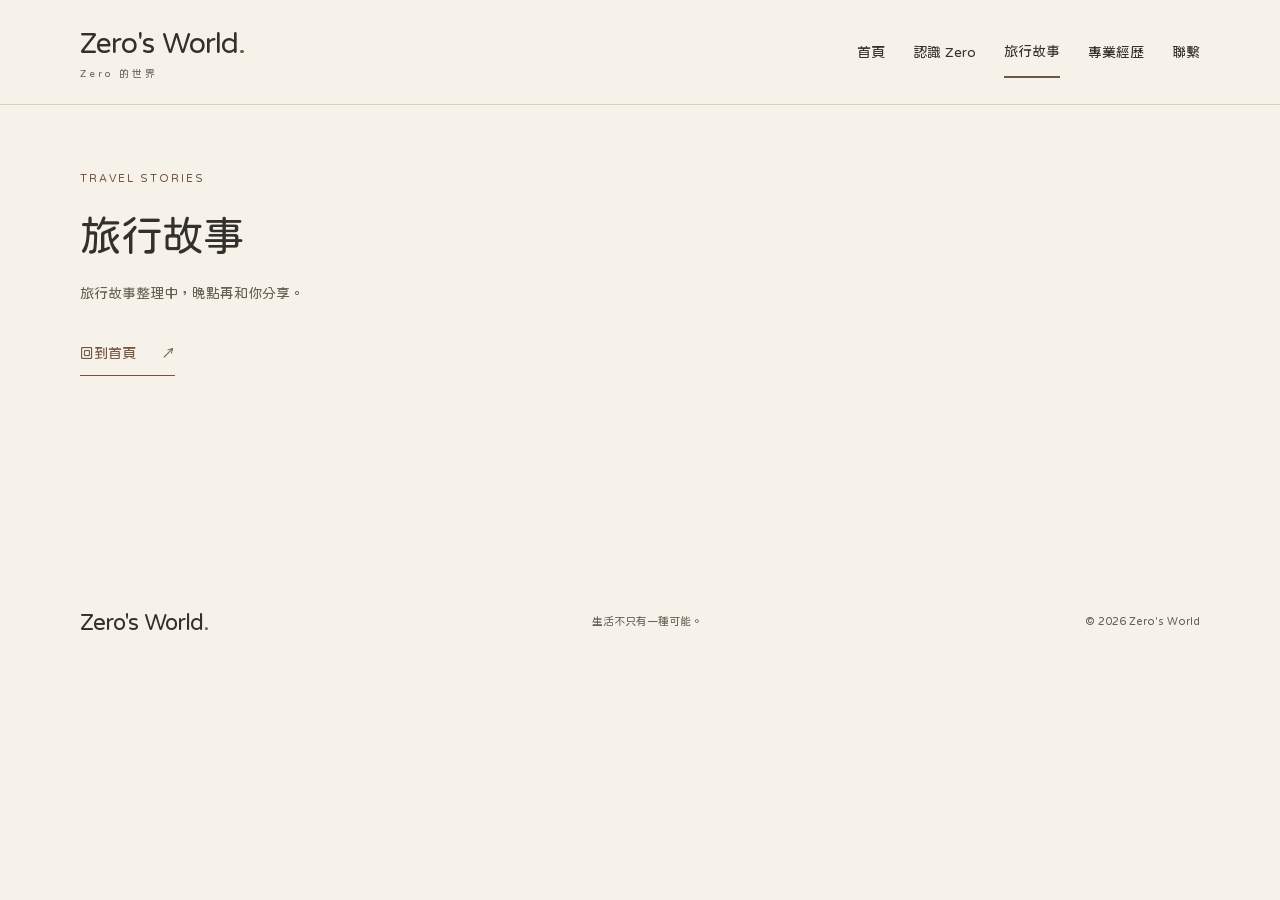
==== commit 0ce34b98: "Temporarily close travel stories pending photo privacy review" ====
--- a/stories/index.html
+++ b/stories/index.html
@@ -1 +1,3 @@
-<!doctype html><html lang="zh-Hant"><head><meta charset="utf-8"><meta name="viewport" content="width=device-width,initial-scale=1"><title>旅行故事｜Zero’s World</title><meta name="description" content="跟著 Zero 走走，看看旅途中的日常、意外相遇與一路上的小發現。"><meta name="theme-color" content="#F7F2E9"><link rel="canonical" href="https://d90019ij.github.io/zeros-world/stories/"><link rel="stylesheet" href="../styles.css?v=trip-structure-20261105"><meta property="og:image" content="https://d90019ij.github.io/zeros-world/stories/korea/cover.webp"><script defer src="../view-counter.js?v=20261124-ga4"></script><script defer src="../analytics.js?v=20261124"></script></head><body><a class="skip-link" href="#main">跳至主要內容</a><header class="site-header"><div class="container header-inner"><a class="brand" href="../index.html" aria-label="Zero's World 首頁">Zero's World<span>.</span><small>Zero 的世界</small></a><nav aria-label="主要導覽"><a href="../index.html">首頁</a><a href="../index.html#about">認識 Zero</a><a href="./" aria-current="page">旅行故事</a><a href="../experience.html">專業經歷</a><a href="../index.html#connect">聯繫</a></nav></div></header><main id="main" class="container"><section class="story-index-intro"><p class="eyebrow">Travel stories</p><h1>旅行故事，<br>一趟一趟慢慢說。</h1><p>吃過的東西、走過的街道，還有計畫之外的小插曲。<br>挑一趟，跟我一起出發吧。</p></section><section class="story-index-list" aria-label="旅程列表"><article class="travel-feature"><a class="travel-photo" href="macau/" aria-label="閱讀澳門與香港旅行故事"><img src="macau/images/110.webp" alt="現場燈光下的金色吉祥樹" width="1920" height="929" loading="lazy"></a><div class="travel-copy"><p class="eyebrow">澳門・香港 · 2026.11.17–19</p><h2><a href="macau/">有些精彩的事情，真的不是事先規劃出來的</a></h2><p>這次和潔菡姊、秋桂姐一起去澳門、香港，原本是為了週三晚上的健康分享。結果意外遇上賽車，還被吉祥樹的現場表演驚艷到！走一走才發現，澳門還有好多地方沒去到，看來還要再來一次 XDDD。</p><a class="button" href="macau/">看看這趟旅行 <span aria-hidden="true">→</span></a></div></article><article class="travel-feature"><a class="travel-photo" href="family/" aria-label="看看七月家族旅行"><img src="family/images/20.webp" alt="雙龍部落一帶的山景，山邊還留著雲。" width="1600" height="900" loading="lazy"></a><div class="travel-copy"><p class="eyebrow">南投 · 2026 年 7 月 · 三天的故事</p><h2><a href="family/">七月家族旅行</a></h2><p>七月底，帶著家人去南投玩三天。原本是安排去九族，後來知道雙龍也有媽媽的家人，就把第一天留給了這次相聚。第二天一起去九族玩，第三天再一起吃飯，才結束這趟熱熱鬧鬧的家族旅行 XD。</p><a class="button" href="family/">看看這趟旅行 <span aria-hidden="true">→</span></a></div></article><article class="travel-feature"><a class="travel-photo" href="korea/" aria-label="看看韓國獨旅"><img src="korea/cover.webp" alt="雨夜的清溪川，彩色燈籠映在水面上" width="900" height="1600" loading="lazy"></a><div class="travel-copy"><p class="eyebrow">韓國 · 2026 年 5 月 · 三天的故事</p><h2><a href="korea/">韓國獨旅</a></h2><p>這次一個人跑去韓國，就是為了看從小喜歡的文瑾瑩姊姊！終於看到本人，真的好開心 ^^。其他時間也沒閒著，吃吃逛逛，第一天還把公車搭反了 XDDD。三天拍了超多照片，也有好多事想跟你說。</p><a class="button" href="korea/">看看這趟旅行 <span aria-hidden="true">→</span></a></div></article></section><div class="return-home"><a class="text-link" href="../index.html#stories">回到首頁 <span aria-hidden="true">↗</span></a></div></main><footer class="container footer"><a class="brand footer-brand" href="../index.html">Zero's World<span>.</span></a><p>生活不只有一種可能。</p><small>© 2026 Zero's World</small></footer></body></html>+<!doctype html>
+<html lang="zh-Hant"><head><meta charset="utf-8"><meta name="viewport" content="width=device-width,initial-scale=1"><title>旅行故事整理中｜Zero’s World</title><meta name="description" content="旅行故事整理中，晚點再和你分享。"><meta name="robots" content="noindex, nofollow, noarchive"><meta name="theme-color" content="#F7F2E9"><link rel="canonical" href="https://d90019ij.github.io/zeros-world/stories/"><meta property="og:title" content="旅行故事整理中｜Zero’s World"><meta property="og:description" content="旅行故事整理中，晚點再和你分享。"><meta property="og:type" content="website"><meta property="og:url" content="https://d90019ij.github.io/zeros-world/stories/"><link rel="stylesheet" href="../styles.css?v=maintenance-20261127"><script defer src="../view-counter.js?v=20261124-ga4"></script><script defer src="../analytics.js?v=20261124"></script><style>.maintenance{min-height:52vh;padding-block:64px}.maintenance h1{font-size:clamp(30px,4vw,42px)}.maintenance-note{font-size:14px;line-height:1.7;margin-top:15px}.maintenance .text-link{margin-top:26px}@media(max-width:760px){.maintenance{padding-block:42px}}</style></head>
+<body><a class="skip-link" href="#main">跳至主要內容</a><header class="site-header"><div class="container header-inner"><a class="brand" href="../" aria-label="Zero's World 首頁">Zero's World<span>.</span><small>Zero 的世界</small></a><nav aria-label="主要導覽"><a href="../">首頁</a><a href="../#about">認識 Zero</a><a href="../stories/" aria-current="page">旅行故事</a><a href="../experience.html">專業經歷</a><a href="../#connect">聯繫</a></nav></div></header><main id="main" class="container maintenance"><p class="eyebrow">Travel stories</p><h1>旅行故事</h1><p class="maintenance-note">旅行故事整理中，晚點再和你分享。</p><a class="text-link" href="../">回到首頁 <span aria-hidden="true">↗</span></a></main><footer class="container footer"><a class="brand footer-brand" href="../">Zero's World<span>.</span></a><p>生活不只有一種可能。</p><small>© 2026 Zero's World</small></footer></body></html>
